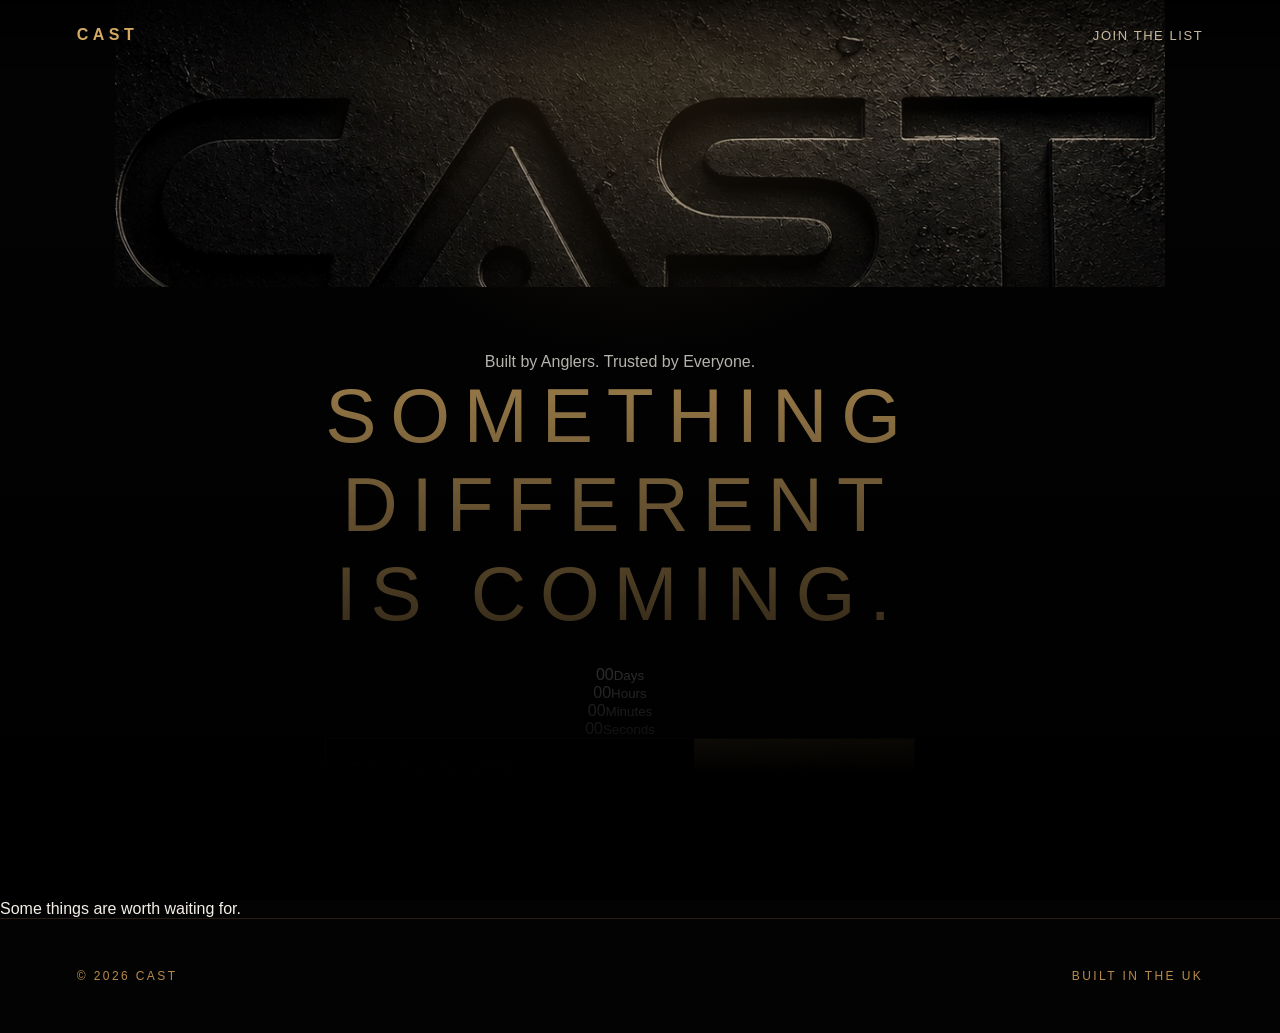
==== index.html @ e5f6a148 "Update index.html" ====
<!DOCTYPE html>
<html lang="en">
<head>
  <meta charset="UTF-8" />
  <meta name="viewport" content="width=device-width, initial-scale=1.0" />
  <title>CAST | Coming Soon</title>
  <link rel="stylesheet" href="styles.css" />
</head>

<body>
  <section class="hero">
    <div class="hero-overlay"></div>

    <header class="site-header">
      <div class="brand">CAST</div>
      <nav>
        <a href="#join">Join the List</a>
      </nav>
    </header>

    <main class="hero-content">
      <p class="pre-title">Built by Anglers. Trusted by Everyone.</p>

      <h1>
        SOMETHING<br />
        DIFFERENT<br />
        IS COMING.
      </h1>

      <div class="line"></div>

      <div class="countdown">
        <div><span id="days">00</span><small>Days</small></div>
        <div><span id="hours">00</span><small>Hours</small></div>
        <div><span id="minutes">00</span><small>Minutes</small></div>
        <div><span id="seconds">00</span><small>Seconds</small></div>
      </div>

      <form id="join" class="signup">
        <input type="email" placeholder="Enter your email address" required />
        <button type="submit">Join the List</button>
      </form>

      <p class="hint">Be the first to know when we launch.</p>
    </main>

    <div class="scroll-cue">
      <span>Scroll</span>
      <div>↓</div>
    </div>
  </section>

  <section class="quiet-section">
    <p>Some things are worth waiting for.</p>
  </section>

  <footer>
    <span>© 2026 CAST</span>
    <span>Built in the UK</span>
  </footer>

  <script src="script.js"></script>
</body>
</html>
---- styles.css ----
/* CAST v0.1 */

* {
  margin: 0;
  padding: 0;
  box-sizing: border-box;
}

html {
  scroll-behavior: smooth;
}

body {
  background: #030303;
  color: #f4efe7;
  font-family: Arial, Helvetica, sans-serif;
  overflow-x: hidden;
}

a {
  color: inherit;
  text-decoration: none;
}

/* Header */

.site-header {
  position: fixed;
  top: 0;
  left: 0;
  width: 100%;
  z-index: 20;
  display: flex;
  justify-content: space-between;
  align-items: center;
  padding: 26px 6vw;
  background: linear-gradient(180deg, rgba(0,0,0,.72), transparent);
}

.brand {
  color: #d3a964;
  font-weight: 800;
  letter-spacing: .28em;
}

nav {
  display: flex;
  gap: 28px;
  color: #c8b99e;
  font-size: 13px;
  text-transform: uppercase;
  letter-spacing: .12em;
}

/* Hero */

.hero {
  min-height: 100vh;
  position: relative;
  display: flex;
  align-items: flex-end;
  justify-content: center;
  padding: 120px 20px 80px;
  text-align: center;
  overflow: hidden;
}

.hero::before {
  content: "";
  position: absolute;
  inset: 0;
  background-image: url("IMG_0316.png");
  background-repeat: no-repeat;
  background-position: center top;
  background-size: min(1050px, 95vw) auto;
  opacity: .94;
  z-index: 0;
}

.hero::after {
  content: "";
  position: absolute;
  inset: 0;
  background:
    radial-gradient(circle at top, rgba(184,139,74,.18), transparent 32%),
    linear-gradient(180deg, rgba(0,0,0,.05) 0%, rgba(0,0,0,.25) 40%, #000 86%);
  z-index: 1;
}

.hero-inner {
  position: relative;
  z-index: 2;
  width: min(900px, 94vw);
}

.status-pill {
  display: inline-block;
  margin-bottom: 26px;
  padding: 7px 14px;
  border: 1px solid rgba(184,139,74,.45);
  color: #b88b4a;
  font-size: 11px;
  letter-spacing: .18em;
  text-transform: uppercase;
  background: rgba(0,0,0,.45);
}

.hero-logo-bg {
  display: none;
}

.eyebrow,
.section-label {
  color: #b88b4a;
  text-transform: uppercase;
  letter-spacing: .48em;
  font-size: 13px;
  margin-bottom: 18px;
}

h1 {
  color: #d3a964;
  font-size: clamp(44px, 6vw, 78px);
  letter-spacing: .18em;
  font-weight: 300;
  margin-bottom: 28px;
}

.divider {
  width: min(300px, 64vw);
  height: 1px;
  margin: 0 auto 32px;
  background: linear-gradient(90deg, transparent, #b88b4a, transparent);
  position: relative;
}

.divider::after {
  content: "";
  position: absolute;
  left: 50%;
  top: 50%;
  width: 8px;
  height: 8px;
  border-radius: 50%;
  background: #b88b4a;
  transform: translate(-50%, -50%);
  box-shadow: 0 0 18px rgba(184,139,74,.95);
}

.tagline {
  color: #b88b4a;
  text-transform: uppercase;
  letter-spacing: .28em;
  line-height: 2;
  font-size: 13px;
  margin-bottom: 22px;
}

.small-copy {
  color: #d8d2ca;
  font-size: 18px;
  margin-bottom: 28px;
}

/* Forms */

.signup {
  display: flex;
  width: min(760px, 100%);
  margin: 0 auto;
  border: 1px solid rgba(184,139,74,.55);
  background: rgba(0,0,0,.75);
  overflow: hidden;
}

.signup input {
  flex: 1;
  padding: 22px 24px;
  background: transparent;
  border: 0;
  outline: none;
  color: white;
  font-size: 16px;
}

.signup input::placeholder {
  color: rgba(255,255,255,.4);
}

.signup button {
  width: 220px;
  border: 0;
  background: linear-gradient(135deg, #d8ad65, #9d6f2f);
  color: #080808;
  font-weight: 800;
  text-transform: uppercase;
  letter-spacing: .08em;
  cursor: pointer;
}

/* Sections */

.section {
  padding: 120px 6vw;
  max-width: 1200px;
  margin: 0 auto;
}

.section h2 {
  font-size: clamp(36px, 5vw, 72px);
  font-weight: 300;
  letter-spacing: .04em;
  color: #f4efe7;
  margin-bottom: 28px;
}

.section p {
  max-width: 760px;
  color: #c9c1b6;
  font-size: 19px;
  line-height: 1.8;
  margin-bottom: 18px;
}

.story {
  border-top: 1px solid rgba(184,139,74,.2);
}

/* Cards */

.cards {
  margin-top: 50px;
  display: grid;
  grid-template-columns: repeat(3, 1fr);
  gap: 24px;
}

.card {
  min-height: 260px;
  padding: 32px;
  border: 1px solid rgba(184,139,74,.25);
  background:
    linear-gradient(180deg, rgba(255,255,255,.04), rgba(255,255,255,.01)),
    #070707;
}

.card span {
  display: block;
  color: #b88b4a;
  text-transform: uppercase;
  letter-spacing: .22em;
  font-size: 12px;
  margin-bottom: 24px;
}

.card h3 {
  font-size: 28px;
  font-weight: 400;
  margin-bottom: 18px;
}

.card p {
  font-size: 16px;
  line-height: 1.7;
}

/* Apparel / Members */

.apparel,
.members {
  border-top: 1px solid rgba(184,139,74,.16);
}

.wide {
  margin-top: 36px;
}

/* Footer */

footer {
  padding: 50px 6vw;
  border-top: 1px solid rgba(184,139,74,.2);
  display: flex;
  justify-content: space-between;
  color: #b88b4a;
  text-transform: uppercase;
  letter-spacing: .2em;
  font-size: 12px;
}

/* Mobile */

@media (max-width: 800px) {
  .site-header {
    padding: 20px;
  }

  nav {
    display: none;
  }

  .hero {
    padding-bottom: 50px;
  }

  .hero::before {
    background-size: 145vw auto;
  }

  h1 {
    font-size: 42px;
    letter-spacing: .08em;
  }

  .eyebrow,
  .section-label {
    letter-spacing: .28em;
  }

  .tagline {
    letter-spacing: .16em;
    font-size: 12px;
  }

  .signup {
    flex-direction: column;
  }

  .signup input {
    text-align: center;
  }

  .signup button {
    width: 100%;
    padding: 18px;
  }

  .cards {
    grid-template-columns: 1fr;
  }

  footer {
    flex-direction: column;
    gap: 18px;
  }
}
.main-logo {
  width: 320px;
  max-width: 85%;
  display: block;
  margin: 0 auto 30px;
}
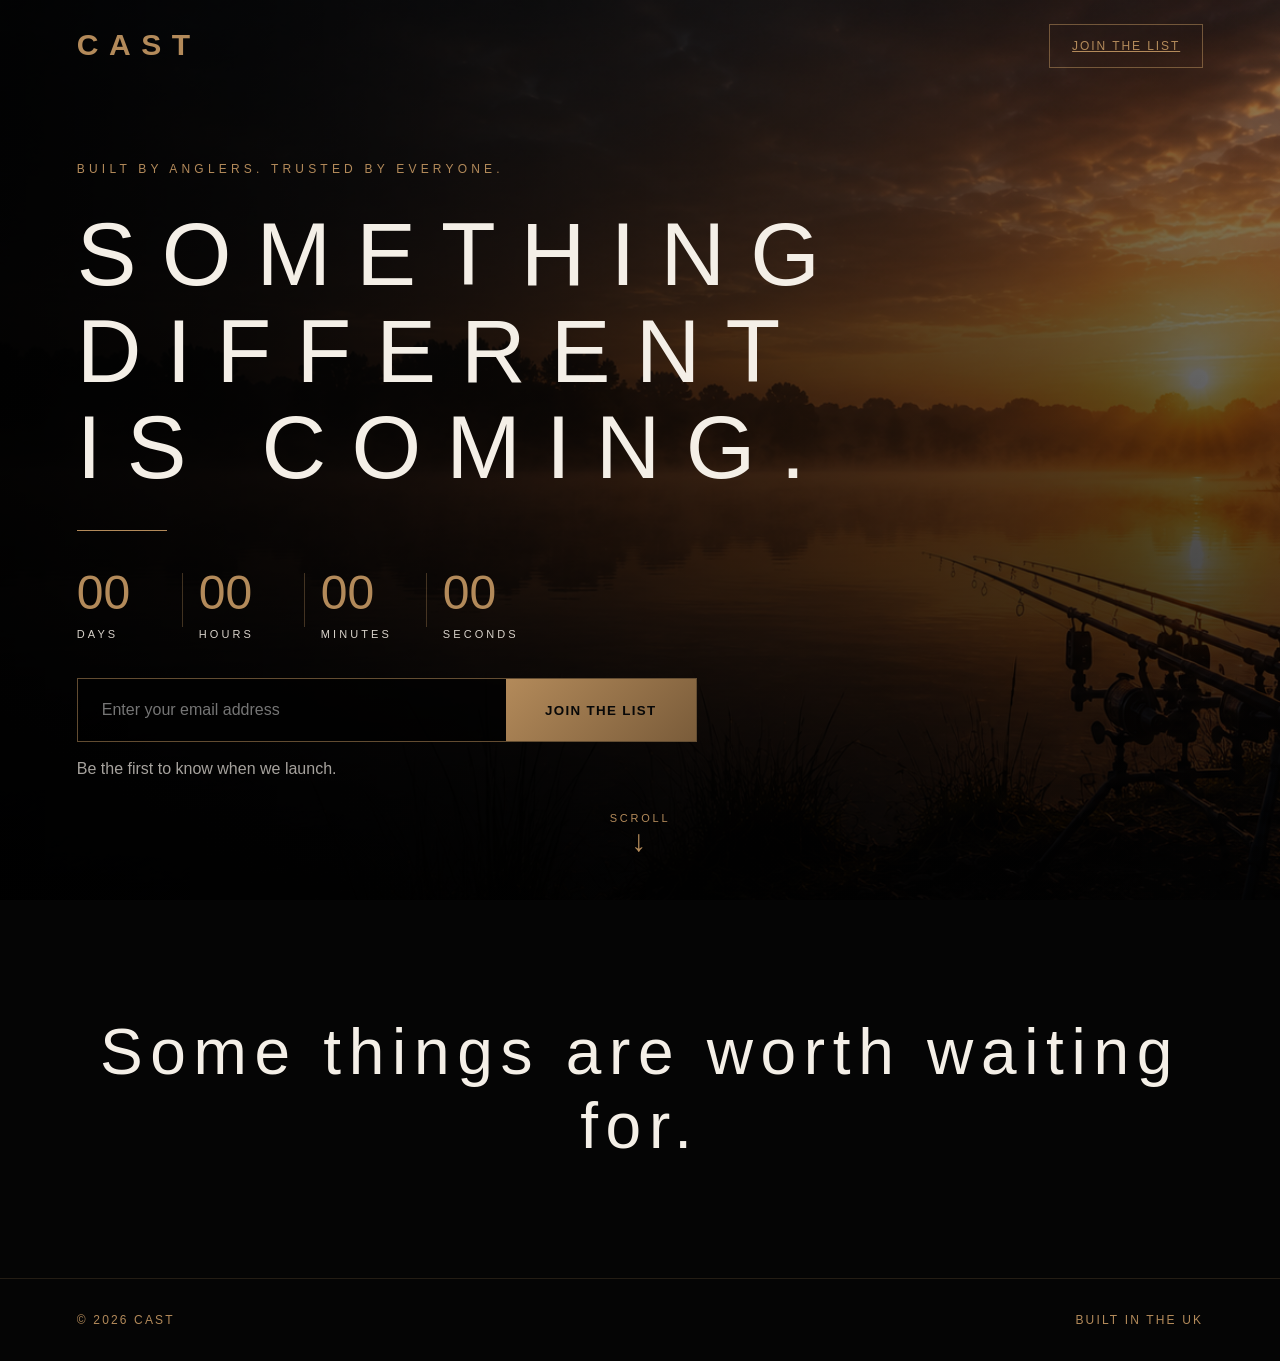
==== commit c58d6004: "Update index.html" ====
--- a/index.html
+++ b/index.html
@@ -1,64 +1,146 @@
 <!DOCTYPE html>
 <html lang="en">
+
 <head>
-  <meta charset="UTF-8" />
-  <meta name="viewport" content="width=device-width, initial-scale=1.0" />
-  <title>CAST | Coming Soon</title>
-  <link rel="stylesheet" href="styles.css" />
+    <meta charset="UTF-8">
+    <meta name="viewport" content="width=device-width, initial-scale=1.0">
+    <title>CAST | Something Different Is Coming</title>
+
+    <link rel="stylesheet" href="styles.css">
 </head>
 
 <body>
-  <section class="hero">
-    <div class="hero-overlay"></div>
 
-    <header class="site-header">
-      <div class="brand">CAST</div>
-      <nav>
-        <a href="#join">Join the List</a>
-      </nav>
-    </header>
+    <section class="hero">
 
-    <main class="hero-content">
-      <p class="pre-title">Built by Anglers. Trusted by Everyone.</p>
+        <header class="site-header">
 
-      <h1>
-        SOMETHING<br />
-        DIFFERENT<br />
-        IS COMING.
-      </h1>
+            <div class="brand">
+                CAST
+            </div>
 
-      <div class="line"></div>
+            <nav>
+                <a href="#join">Join the List</a>
+            </nav>
 
-      <div class="countdown">
-        <div><span id="days">00</span><small>Days</small></div>
-        <div><span id="hours">00</span><small>Hours</small></div>
-        <div><span id="minutes">00</span><small>Minutes</small></div>
-        <div><span id="seconds">00</span><small>Seconds</small></div>
-      </div>
+        </header>
 
-      <form id="join" class="signup">
-        <input type="email" placeholder="Enter your email address" required />
-        <button type="submit">Join the List</button>
-      </form>
+        <main class="hero-content">
 
-      <p class="hint">Be the first to know when we launch.</p>
-    </main>
+            <p class="pre-title">
+                Built by Anglers. Trusted by Everyone.
+            </p>
 
-    <div class="scroll-cue">
-      <span>Scroll</span>
-      <div>↓</div>
-    </div>
-  </section>
+            <h1>
+                SOMETHING<br>
+                DIFFERENT<br>
+                IS COMING.
+            </h1>
 
-  <section class="quiet-section">
-    <p>Some things are worth waiting for.</p>
-  </section>
+            <div class="line"></div>
 
-  <footer>
-    <span>© 2026 CAST</span>
-    <span>Built in the UK</span>
-  </footer>
+            <div class="countdown">
 
-  <script src="script.js"></script>
+                <div>
+                    <span id="days">00</span>
+                    <small>DAYS</small>
+                </div>
+
+                <div>
+                    <span id="hours">00</span>
+                    <small>HOURS</small>
+                </div>
+
+                <div>
+                    <span id="minutes">00</span>
+                    <small>MINUTES</small>
+                </div>
+
+                <div>
+                    <span id="seconds">00</span>
+                    <small>SECONDS</small>
+                </div>
+
+            </div>
+
+            <form id="join" class="signup">
+
+                <input
+                    type="email"
+                    placeholder="Enter your email address"
+                    required>
+
+                <button type="submit">
+                    Join the List
+                </button>
+
+            </form>
+
+            <p class="hint">
+                Be the first to know when we launch.
+            </p>
+
+        </main>
+
+        <div class="scroll-cue">
+            <span>Scroll</span>
+            <div>↓</div>
+        </div>
+
+    </section>
+
+    <section class="quiet-section">
+
+        <p>
+            Some things are worth waiting for.
+        </p>
+
+    </section>
+
+    <footer>
+
+        <span>
+            © 2026 CAST
+        </span>
+
+        <span>
+            Built in the UK
+        </span>
+
+    </footer>
+
+    <script>
+
+        const launchDate = new Date("November 1, 2026 00:00:00").getTime();
+
+        function updateCountdown() {
+
+            const now = new Date().getTime();
+
+            const distance = launchDate - now;
+
+            if (distance < 0) return;
+
+            document.getElementById("days").innerHTML =
+                Math.floor(distance / (1000 * 60 * 60 * 24));
+
+            document.getElementById("hours").innerHTML =
+                Math.floor((distance / (1000 * 60 * 60)) % 24);
+
+            document.getElementById("minutes").innerHTML =
+                Math.floor((distance / (1000 * 60)) % 60);
+
+            document.getElementById("seconds").innerHTML =
+                Math.floor((distance / 1000) % 60);
+
+        }
+
+        updateCountdown();
+
+        setInterval(updateCountdown, 1000);
+
+    </script>
+
 </body>
+
 </html>
--- a/styles.css
+++ b/styles.css
@@ -1,333 +1,246 @@
-/* CAST v0.1 */
-
 * {
   margin: 0;
   padding: 0;
   box-sizing: border-box;
 }
 
-html {
-  scroll-behavior: smooth;
-}
-
 body {
-  background: #030303;
+  background: #050505;
   color: #f4efe7;
   font-family: Arial, Helvetica, sans-serif;
   overflow-x: hidden;
 }
 
-a {
-  color: inherit;
-  text-decoration: none;
-}
-
-/* Header */
+.hero {
+  min-height: 100vh;
+  position: relative;
+  background-image:
+    linear-gradient(90deg, rgba(0,0,0,.86) 0%, rgba(0,0,0,.58) 38%, rgba(0,0,0,.18) 100%),
+    linear-gradient(180deg, rgba(0,0,0,.25), rgba(0,0,0,.82)),
+    url("5E4FFD0F-38D3-4870-AB2B-571593DF09A9.png");
+  background-size: cover;
+  background-position: center;
+  display: flex;
+  align-items: center;
+  padding: 120px 6vw 80px;
+}
 
 .site-header {
   position: fixed;
   top: 0;
   left: 0;
   width: 100%;
-  z-index: 20;
+  z-index: 10;
+  padding: 28px 6vw;
   display: flex;
   justify-content: space-between;
   align-items: center;
-  padding: 26px 6vw;
-  background: linear-gradient(180deg, rgba(0,0,0,.72), transparent);
 }
 
 .brand {
-  color: #d3a964;
-  font-weight: 800;
+  color: #b38a5a;
+  font-size: 30px;
+  letter-spacing: .35em;
+  font-weight: 700;
+}
+
+nav a {
+  color: #b38a5a;
+  border: 1px solid rgba(179,138,90,.55);
+  padding: 14px 22px;
+  text-transform: uppercase;
+  letter-spacing: .16em;
+  font-size: 12px;
+}
+
+.hero-content {
+  max-width: 760px;
+  position: relative;
+  z-index: 2;
+}
+
+.pre-title {
+  color: #b38a5a;
+  text-transform: uppercase;
+  letter-spacing: .35em;
+  font-size: 12px;
+  margin-bottom: 30px;
+}
+
+h1 {
+  font-size: clamp(48px, 7vw, 104px);
+  line-height: 1.08;
+  font-weight: 300;
   letter-spacing: .28em;
-}
-
-nav {
-  display: flex;
-  gap: 28px;
-  color: #c8b99e;
-  font-size: 13px;
-  text-transform: uppercase;
-  letter-spacing: .12em;
-}
-
-/* Hero */
-
-.hero {
-  min-height: 100vh;
+  color: #f4efe7;
+  margin-bottom: 34px;
+}
+
+.line {
+  width: 90px;
+  height: 1px;
+  background: #b38a5a;
+  margin-bottom: 34px;
+}
+
+.countdown {
+  display: flex;
+  gap: 34px;
+  margin-bottom: 38px;
+}
+
+.countdown div {
+  min-width: 88px;
   position: relative;
-  display: flex;
-  align-items: flex-end;
-  justify-content: center;
-  padding: 120px 20px 80px;
-  text-align: center;
-  overflow: hidden;
-}
-
-.hero::before {
+}
+
+.countdown div:not(:last-child)::after {
   content: "";
   position: absolute;
-  inset: 0;
-  background-image: url("IMG_0316.png");
-  background-repeat: no-repeat;
-  background-position: center top;
-  background-size: min(1050px, 95vw) auto;
-  opacity: .94;
-  z-index: 0;
-}
-
-.hero::after {
-  content: "";
-  position: absolute;
-  inset: 0;
-  background:
-    radial-gradient(circle at top, rgba(184,139,74,.18), transparent 32%),
-    linear-gradient(180deg, rgba(0,0,0,.05) 0%, rgba(0,0,0,.25) 40%, #000 86%);
-  z-index: 1;
-}
-
-.hero-inner {
-  position: relative;
-  z-index: 2;
-  width: min(900px, 94vw);
-}
-
-.status-pill {
-  display: inline-block;
-  margin-bottom: 26px;
-  padding: 7px 14px;
-  border: 1px solid rgba(184,139,74,.45);
-  color: #b88b4a;
+  right: -18px;
+  top: 8px;
+  width: 1px;
+  height: 54px;
+  background: rgba(179,138,90,.35);
+}
+
+.countdown span {
+  display: block;
+  color: #b38a5a;
+  font-size: 48px;
+  font-weight: 300;
+}
+
+.countdown small {
+  display: block;
+  margin-top: 8px;
+  color: #d8d2ca;
+  text-transform: uppercase;
+  letter-spacing: .28em;
   font-size: 11px;
-  letter-spacing: .18em;
-  text-transform: uppercase;
-  background: rgba(0,0,0,.45);
-}
-
-.hero-logo-bg {
-  display: none;
-}
-
-.eyebrow,
-.section-label {
-  color: #b88b4a;
-  text-transform: uppercase;
-  letter-spacing: .48em;
-  font-size: 13px;
-  margin-bottom: 18px;
-}
-
-h1 {
-  color: #d3a964;
-  font-size: clamp(44px, 6vw, 78px);
-  letter-spacing: .18em;
-  font-weight: 300;
-  margin-bottom: 28px;
-}
-
-.divider {
-  width: min(300px, 64vw);
-  height: 1px;
-  margin: 0 auto 32px;
-  background: linear-gradient(90deg, transparent, #b88b4a, transparent);
-  position: relative;
-}
-
-.divider::after {
-  content: "";
-  position: absolute;
-  left: 50%;
-  top: 50%;
-  width: 8px;
-  height: 8px;
-  border-radius: 50%;
-  background: #b88b4a;
-  transform: translate(-50%, -50%);
-  box-shadow: 0 0 18px rgba(184,139,74,.95);
-}
-
-.tagline {
-  color: #b88b4a;
-  text-transform: uppercase;
-  letter-spacing: .28em;
-  line-height: 2;
-  font-size: 13px;
-  margin-bottom: 22px;
-}
-
-.small-copy {
-  color: #d8d2ca;
-  font-size: 18px;
-  margin-bottom: 28px;
-}
-
-/* Forms */
+}
 
 .signup {
   display: flex;
-  width: min(760px, 100%);
-  margin: 0 auto;
-  border: 1px solid rgba(184,139,74,.55);
-  background: rgba(0,0,0,.75);
-  overflow: hidden;
+  width: min(620px, 100%);
+  border: 1px solid rgba(179,138,90,.55);
+  background: rgba(0,0,0,.65);
 }
 
 .signup input {
   flex: 1;
   padding: 22px 24px;
+  border: none;
+  outline: none;
   background: transparent;
-  border: 0;
-  outline: none;
-  color: white;
+  color: #fff;
   font-size: 16px;
 }
 
-.signup input::placeholder {
-  color: rgba(255,255,255,.4);
-}
-
 .signup button {
-  width: 220px;
-  border: 0;
-  background: linear-gradient(135deg, #d8ad65, #9d6f2f);
+  width: 190px;
+  border: none;
+  background: linear-gradient(135deg, #b38a5a, #7a5c3a);
   color: #080808;
   font-weight: 800;
   text-transform: uppercase;
-  letter-spacing: .08em;
-  cursor: pointer;
-}
-
-/* Sections */
-
-.section {
-  padding: 120px 6vw;
-  max-width: 1200px;
-  margin: 0 auto;
-}
-
-.section h2 {
-  font-size: clamp(36px, 5vw, 72px);
-  font-weight: 300;
-  letter-spacing: .04em;
+  letter-spacing: .1em;
+}
+
+.hint {
+  margin-top: 18px;
+  color: rgba(244,239,231,.68);
+}
+
+.scroll-cue {
+  position: absolute;
+  left: 50%;
+  bottom: 42px;
+  transform: translateX(-50%);
+  color: #b38a5a;
+  text-align: center;
+  text-transform: uppercase;
+  letter-spacing: .25em;
+  font-size: 11px;
+}
+
+.scroll-cue div {
+  font-size: 30px;
+  animation: bounce 1.8s infinite;
+}
+
+.quiet-section {
+  min-height: 42vh;
+  display: flex;
+  align-items: center;
+  justify-content: center;
+  background: #050505;
+  padding: 80px 6vw;
+  text-align: center;
+}
+
+.quiet-section p {
+  font-size: clamp(28px, 5vw, 64px);
+  letter-spacing: .12em;
   color: #f4efe7;
-  margin-bottom: 28px;
-}
-
-.section p {
-  max-width: 760px;
-  color: #c9c1b6;
-  font-size: 19px;
-  line-height: 1.8;
-  margin-bottom: 18px;
-}
-
-.story {
-  border-top: 1px solid rgba(184,139,74,.2);
-}
-
-/* Cards */
-
-.cards {
-  margin-top: 50px;
-  display: grid;
-  grid-template-columns: repeat(3, 1fr);
-  gap: 24px;
-}
-
-.card {
-  min-height: 260px;
-  padding: 32px;
-  border: 1px solid rgba(184,139,74,.25);
-  background:
-    linear-gradient(180deg, rgba(255,255,255,.04), rgba(255,255,255,.01)),
-    #070707;
-}
-
-.card span {
-  display: block;
-  color: #b88b4a;
-  text-transform: uppercase;
-  letter-spacing: .22em;
+}
+
+footer {
+  padding: 34px 6vw;
+  display: flex;
+  justify-content: space-between;
+  border-top: 1px solid rgba(179,138,90,.18);
+  color: #b38a5a;
+  text-transform: uppercase;
+  letter-spacing: .18em;
   font-size: 12px;
-  margin-bottom: 24px;
-}
-
-.card h3 {
-  font-size: 28px;
-  font-weight: 400;
-  margin-bottom: 18px;
-}
-
-.card p {
-  font-size: 16px;
-  line-height: 1.7;
-}
-
-/* Apparel / Members */
-
-.apparel,
-.members {
-  border-top: 1px solid rgba(184,139,74,.16);
-}
-
-.wide {
-  margin-top: 36px;
-}
-
-/* Footer */
-
-footer {
-  padding: 50px 6vw;
-  border-top: 1px solid rgba(184,139,74,.2);
-  display: flex;
-  justify-content: space-between;
-  color: #b88b4a;
-  text-transform: uppercase;
-  letter-spacing: .2em;
-  font-size: 12px;
-}
-
-/* Mobile */
+}
+
+@keyframes bounce {
+  0%, 100% { transform: translateY(0); }
+  50% { transform: translateY(8px); }
+}
 
 @media (max-width: 800px) {
-  .site-header {
-    padding: 20px;
-  }
-
-  nav {
-    display: none;
-  }
-
   .hero {
-    padding-bottom: 50px;
-  }
-
-  .hero::before {
-    background-size: 145vw auto;
+    padding: 110px 24px 90px;
+    background-position: 64% center;
+  }
+
+  .brand {
+    font-size: 22px;
+  }
+
+  nav a {
+    padding: 11px 14px;
+    font-size: 10px;
   }
 
   h1 {
     font-size: 42px;
-    letter-spacing: .08em;
-  }
-
-  .eyebrow,
-  .section-label {
-    letter-spacing: .28em;
-  }
-
-  .tagline {
-    letter-spacing: .16em;
-    font-size: 12px;
+    letter-spacing: .18em;
+  }
+
+  .pre-title {
+    letter-spacing: .22em;
+    line-height: 1.8;
+  }
+
+  .countdown {
+    gap: 18px;
+    flex-wrap: wrap;
+  }
+
+  .countdown span {
+    font-size: 34px;
+  }
+
+  .countdown div:not(:last-child)::after {
+    display: none;
   }
 
   .signup {
     flex-direction: column;
-  }
-
-  .signup input {
-    text-align: center;
   }
 
   .signup button {
@@ -335,18 +248,8 @@
     padding: 18px;
   }
 
-  .cards {
-    grid-template-columns: 1fr;
-  }
-
   footer {
     flex-direction: column;
-    gap: 18px;
-  }
-}
-.main-logo {
-  width: 320px;
-  max-width: 85%;
-  display: block;
-  margin: 0 auto 30px;
-}
+    gap: 14px;
+  }
+}
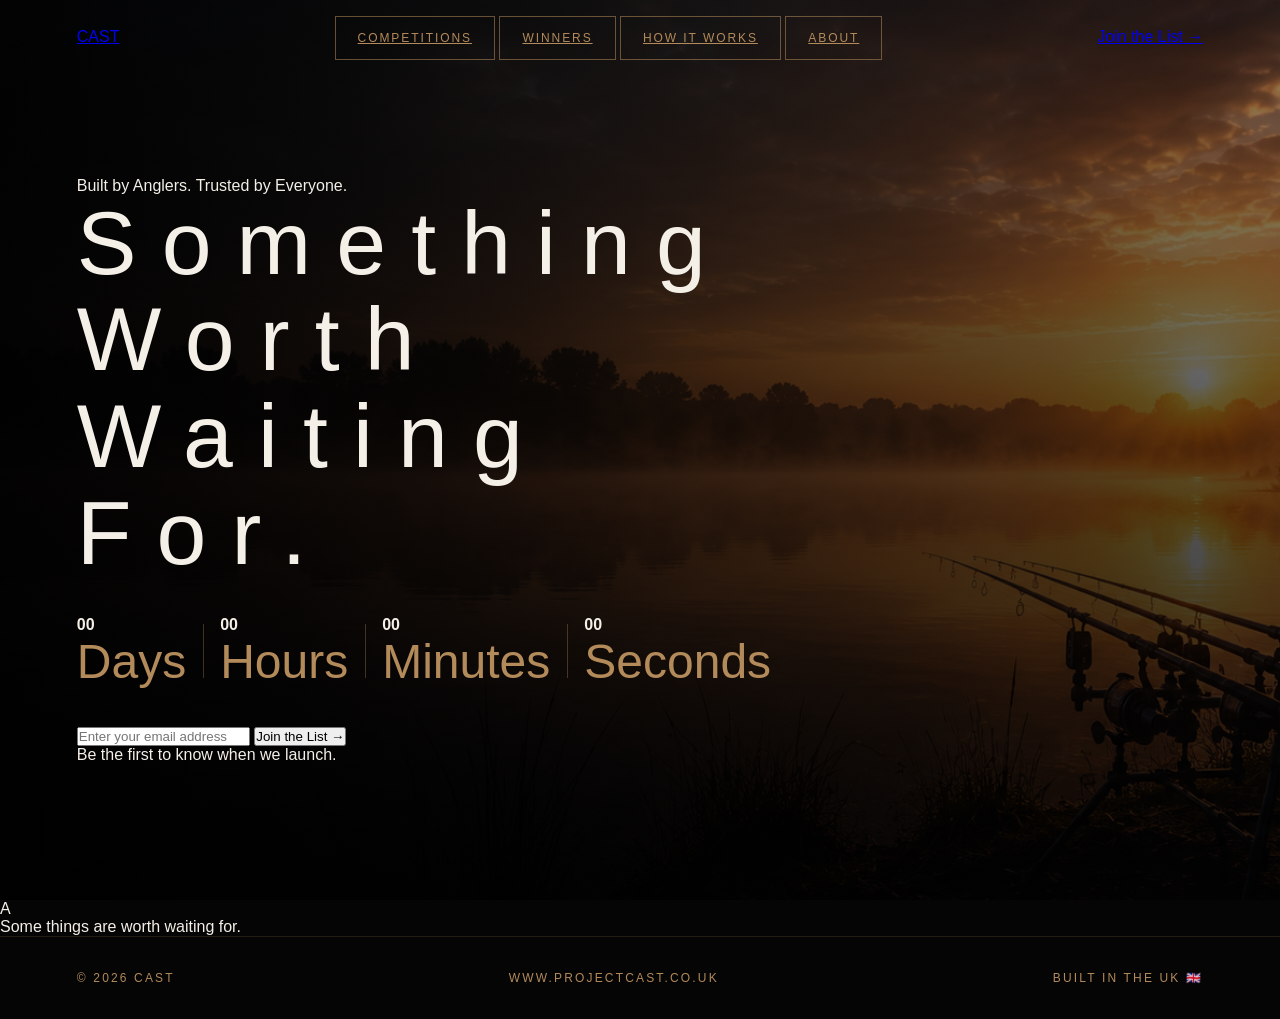
==== commit e46dcee8: "Build cast main landing page" ====
--- a/index.html
+++ b/index.html
@@ -1,146 +1,65 @@
 <!DOCTYPE html>
 <html lang="en">
-
 <head>
-    <meta charset="UTF-8">
-    <meta name="viewport" content="width=device-width, initial-scale=1.0">
-    <title>CAST | Something Different Is Coming</title>
-
-    <link rel="stylesheet" href="styles.css">
+  <meta charset="UTF-8" />
+  <meta name="viewport" content="width=device-width, initial-scale=1.0" />
+  <title>CAST | Something Worth Waiting For</title>
+  <link rel="stylesheet" href="styles.css" />
 </head>
 
 <body>
 
-    <section class="hero">
+<header class="site-header">
+  <a href="index.html" class="logo">C<span>A</span>ST</a>
 
-        <header class="site-header">
+  <nav>
+    <a href="competitions.html">Competitions</a>
+    <a href="#">Winners</a>
+    <a href="#">How It Works</a>
+    <a href="#">About</a>
+  </nav>
 
-            <div class="brand">
-                CAST
-            </div>
+  <a href="#join" class="header-btn">Join the List →</a>
+</header>
 
-            <nav>
-                <a href="#join">Join the List</a>
-            </nav>
+<section class="hero">
+  <div class="hero-content">
+    <p class="eyebrow">Built by Anglers. Trusted by Everyone.</p>
 
-        </header>
+    <h1>
+      Something<br>
+      Worth Waiting For.
+    </h1>
 
-        <main class="hero-content">
+    <div class="hero-line"></div>
 
-            <p class="pre-title">
-                Built by Anglers. Trusted by Everyone.
-            </p>
+    <div class="countdown">
+      <div><strong id="days">00</strong><span>Days</span></div>
+      <div><strong id="hours">00</strong><span>Hours</span></div>
+      <div><strong id="minutes">00</strong><span>Minutes</span></div>
+      <div><strong id="seconds">00</strong><span>Seconds</span></div>
+    </div>
 
-            <h1>
-                SOMETHING<br>
-                DIFFERENT<br>
-                IS COMING.
-            </h1>
+    <form id="join" class="join-form">
+      <input type="email" placeholder="Enter your email address" required>
+      <button type="submit">Join the List →</button>
+    </form>
 
-            <div class="line"></div>
+    <p class="small-note">Be the first to know when we launch.</p>
+  </div>
+</section>
 
-            <div class="countdown">
+<section class="quiet-panel">
+  <div class="cast-mark">A</div>
+  <p>Some things are worth waiting for.</p>
+</section>
 
-                <div>
-                    <span id="days">00</span>
-                    <small>DAYS</small>
-                </div>
+<footer>
+  <p>© 2026 CAST</p>
+  <p>www.projectcast.co.uk</p>
+  <p>Built in the UK 🇬🇧</p>
+</footer>
 
-                <div>
-                    <span id="hours">00</span>
-                    <small>HOURS</small>
-                </div>
-
-                <div>
-                    <span id="minutes">00</span>
-                    <small>MINUTES</small>
-                </div>
-
-                <div>
-                    <span id="seconds">00</span>
-                    <small>SECONDS</small>
-                </div>
-
-            </div>
-
-            <form id="join" class="signup">
-
-                <input
-                    type="email"
-                    placeholder="Enter your email address"
-                    required>
-
-                <button type="submit">
-                    Join the List
-                </button>
-
-            </form>
-
-            <p class="hint">
-                Be the first to know when we launch.
-            </p>
-
-        </main>
-
-        <div class="scroll-cue">
-            <span>Scroll</span>
-            <div>↓</div>
-        </div>
-
-    </section>
-
-    <section class="quiet-section">
-
-        <p>
-            Some things are worth waiting for.
-        </p>
-
-    </section>
-
-    <footer>
-
-        <span>
-            © 2026 CAST
-        </span>
-
-        <span>
-            Built in the UK
-        </span>
-
-    </footer>
-
-    <script>
-
-        const launchDate = new Date("November 1, 2026 00:00:00").getTime();
-
-        function updateCountdown() {
-
-            const now = new Date().getTime();
-
-            const distance = launchDate - now;
-
-            if (distance < 0) return;
-
-            document.getElementById("days").innerHTML =
-                Math.floor(distance / (1000 * 60 * 60 * 24));
-
-            document.getElementById("hours").innerHTML =
-                Math.floor((distance / (1000 * 60 * 60)) % 24);
-
-            document.getElementById("minutes").innerHTML =
-                Math.floor((distance / (1000 * 60)) % 60);
-
-            document.getElementById("seconds").innerHTML =
-                Math.floor((distance / 1000) % 60);
-
-        }
-
-        updateCountdown();
-
-        setInterval(updateCountdown, 1000);
-
-    </script>
-
+<script src="script.js"></script>
 </body>
-
 </html>
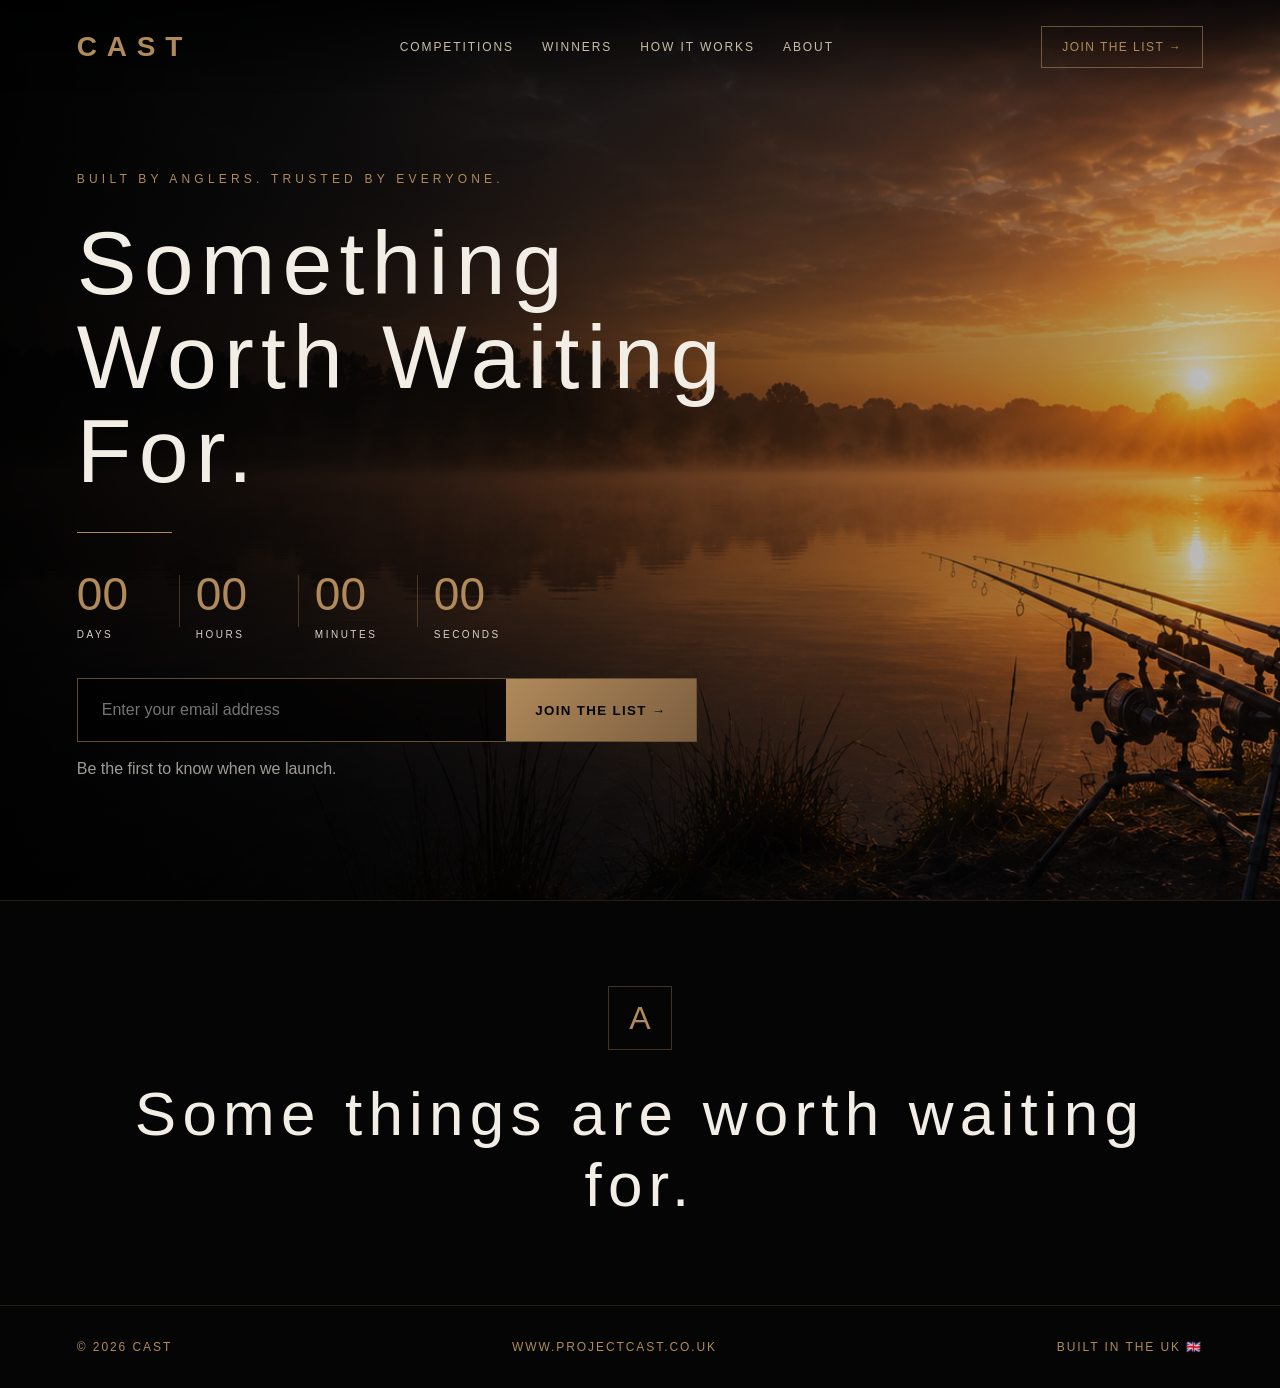
==== commit e8ec9720: "Update index.html" ====
--- a/index.html
+++ b/index.html
@@ -16,7 +16,7 @@
     <a href="competitions.html">Competitions</a>
     <a href="#">Winners</a>
     <a href="#">How It Works</a>
-    <a href="#">About</a>
+   <a href="about.html">About</a> 
   </nav>
 
   <a href="#join" class="header-btn">Join the List →</a>
--- a/styles.css
+++ b/styles.css
@@ -1,255 +1,255 @@
-* {
-  margin: 0;
-  padding: 0;
-  box-sizing: border-box;
-}
-
-body {
-  background: #050505;
-  color: #f4efe7;
-  font-family: Arial, Helvetica, sans-serif;
-  overflow-x: hidden;
-}
-
-.hero {
-  min-height: 100vh;
-  position: relative;
-  background-image:
-    linear-gradient(90deg, rgba(0,0,0,.86) 0%, rgba(0,0,0,.58) 38%, rgba(0,0,0,.18) 100%),
-    linear-gradient(180deg, rgba(0,0,0,.25), rgba(0,0,0,.82)),
+*{margin:0;padding:0;box-sizing:border-box}
+
+body{
+  background:#050505;
+  color:#f2eee6;
+  font-family:Arial,Helvetica,sans-serif;
+  overflow-x:hidden;
+}
+
+a{text-decoration:none;color:inherit}
+
+.site-header{
+  position:fixed;
+  top:0;
+  left:0;
+  width:100%;
+  z-index:50;
+  display:flex;
+  align-items:center;
+  justify-content:space-between;
+  padding:26px 6vw;
+  background:linear-gradient(180deg,rgba(0,0,0,.75),transparent);
+}
+
+.logo{
+  color:#b08a5a;
+  font-size:28px;
+  font-weight:700;
+  letter-spacing:.35em;
+}
+
+nav{
+  display:flex;
+  gap:28px;
+  color:#c8bda8;
+  font-size:12px;
+  text-transform:uppercase;
+  letter-spacing:.16em;
+}
+
+.header-btn{
+  border:1px solid rgba(176,138,90,.55);
+  padding:13px 20px;
+  color:#b08a5a;
+  font-size:12px;
+  text-transform:uppercase;
+  letter-spacing:.12em;
+}
+
+.hero{
+  min-height:100vh;
+  display:flex;
+  align-items:center;
+  padding:130px 6vw 80px;
+  background:
+    linear-gradient(90deg,rgba(0,0,0,.9),rgba(0,0,0,.55),rgba(0,0,0,.2)),
     url("5E4FFD0F-38D3-4870-AB2B-571593DF09A9.png");
-  background-size: cover;
-  background-position: center;
-  display: flex;
-  align-items: center;
-  padding: 120px 6vw 80px;
-}
-
-.site-header {
-  position: fixed;
-  top: 0;
-  left: 0;
-  width: 100%;
-  z-index: 10;
-  padding: 28px 6vw;
-  display: flex;
-  justify-content: space-between;
-  align-items: center;
-}
-
-.brand {
-  color: #b38a5a;
-  font-size: 30px;
-  letter-spacing: .35em;
-  font-weight: 700;
-}
-
-nav a {
-  color: #b38a5a;
-  border: 1px solid rgba(179,138,90,.55);
-  padding: 14px 22px;
-  text-transform: uppercase;
-  letter-spacing: .16em;
-  font-size: 12px;
-}
-
-.hero-content {
-  max-width: 760px;
-  position: relative;
-  z-index: 2;
-}
-
-.pre-title {
-  color: #b38a5a;
-  text-transform: uppercase;
-  letter-spacing: .35em;
-  font-size: 12px;
-  margin-bottom: 30px;
-}
-
-h1 {
-  font-size: clamp(48px, 7vw, 104px);
-  line-height: 1.08;
-  font-weight: 300;
-  letter-spacing: .28em;
-  color: #f4efe7;
-  margin-bottom: 34px;
-}
-
-.line {
-  width: 90px;
-  height: 1px;
-  background: #b38a5a;
-  margin-bottom: 34px;
-}
-
-.countdown {
-  display: flex;
-  gap: 34px;
-  margin-bottom: 38px;
-}
-
-.countdown div {
-  min-width: 88px;
-  position: relative;
-}
-
-.countdown div:not(:last-child)::after {
-  content: "";
-  position: absolute;
-  right: -18px;
-  top: 8px;
-  width: 1px;
-  height: 54px;
-  background: rgba(179,138,90,.35);
-}
-
-.countdown span {
-  display: block;
-  color: #b38a5a;
-  font-size: 48px;
-  font-weight: 300;
-}
-
-.countdown small {
-  display: block;
-  margin-top: 8px;
-  color: #d8d2ca;
-  text-transform: uppercase;
-  letter-spacing: .28em;
-  font-size: 11px;
-}
-
-.signup {
-  display: flex;
-  width: min(620px, 100%);
-  border: 1px solid rgba(179,138,90,.55);
-  background: rgba(0,0,0,.65);
-}
-
-.signup input {
-  flex: 1;
-  padding: 22px 24px;
-  border: none;
-  outline: none;
-  background: transparent;
-  color: #fff;
-  font-size: 16px;
-}
-
-.signup button {
-  width: 190px;
-  border: none;
-  background: linear-gradient(135deg, #b38a5a, #7a5c3a);
-  color: #080808;
-  font-weight: 800;
-  text-transform: uppercase;
-  letter-spacing: .1em;
-}
-
-.hint {
-  margin-top: 18px;
-  color: rgba(244,239,231,.68);
-}
-
-.scroll-cue {
-  position: absolute;
-  left: 50%;
-  bottom: 42px;
-  transform: translateX(-50%);
-  color: #b38a5a;
-  text-align: center;
-  text-transform: uppercase;
-  letter-spacing: .25em;
-  font-size: 11px;
-}
-
-.scroll-cue div {
-  font-size: 30px;
-  animation: bounce 1.8s infinite;
-}
-
-.quiet-section {
-  min-height: 42vh;
-  display: flex;
-  align-items: center;
-  justify-content: center;
-  background: #050505;
-  padding: 80px 6vw;
-  text-align: center;
-}
-
-.quiet-section p {
-  font-size: clamp(28px, 5vw, 64px);
-  letter-spacing: .12em;
-  color: #f4efe7;
-}
-
-footer {
-  padding: 34px 6vw;
-  display: flex;
-  justify-content: space-between;
-  border-top: 1px solid rgba(179,138,90,.18);
-  color: #b38a5a;
-  text-transform: uppercase;
-  letter-spacing: .18em;
-  font-size: 12px;
-}
-
-@keyframes bounce {
-  0%, 100% { transform: translateY(0); }
-  50% { transform: translateY(8px); }
-}
-
-@media (max-width: 800px) {
-  .hero {
-    padding: 110px 24px 90px;
-    background-position: 64% center;
-  }
-
-  .brand {
-    font-size: 22px;
-  }
-
-  nav a {
-    padding: 11px 14px;
-    font-size: 10px;
-  }
-
-  h1 {
-    font-size: 42px;
-    letter-spacing: .18em;
-  }
-
-  .pre-title {
-    letter-spacing: .22em;
-    line-height: 1.8;
-  }
-
-  .countdown {
-    gap: 18px;
-    flex-wrap: wrap;
-  }
-
-  .countdown span {
-    font-size: 34px;
-  }
-
-  .countdown div:not(:last-child)::after {
-    display: none;
-  }
-
-  .signup {
-    flex-direction: column;
-  }
-
-  .signup button {
-    width: 100%;
-    padding: 18px;
-  }
-
-  footer {
-    flex-direction: column;
-    gap: 14px;
-  }
-}
+  background-size:cover;
+  background-position:center;
+}
+
+.hero-content{
+  max-width:760px;
+}
+
+.eyebrow{
+  color:#b08a5a;
+  text-transform:uppercase;
+  letter-spacing:.35em;
+  font-size:12px;
+  margin-bottom:30px;
+}
+
+h1{
+  font-size:clamp(48px,7vw,104px);
+  line-height:1.05;
+  font-weight:300;
+  letter-spacing:.08em;
+  margin-bottom:34px;
+}
+
+.hero-line{
+  width:95px;
+  height:1px;
+  background:#b08a5a;
+  margin-bottom:34px;
+}
+
+.countdown{
+  display:flex;
+  gap:34px;
+  margin-bottom:38px;
+}
+
+.countdown div{
+  min-width:85px;
+  position:relative;
+}
+
+.countdown div:not(:last-child)::after{
+  content:"";
+  position:absolute;
+  right:-18px;
+  top:8px;
+  width:1px;
+  height:52px;
+  background:rgba(176,138,90,.35);
+}
+
+.countdown strong{
+  display:block;
+  color:#b08a5a;
+  font-size:46px;
+  font-weight:300;
+}
+
+.countdown span{
+  display:block;
+  margin-top:8px;
+  color:#d8d2ca;
+  text-transform:uppercase;
+  letter-spacing:.25em;
+  font-size:10px;
+}
+
+.join-form{
+  display:flex;
+  width:min(620px,100%);
+  border:1px solid rgba(176,138,90,.55);
+  background:rgba(0,0,0,.65);
+}
+
+.join-form input{
+  flex:1;
+  padding:22px 24px;
+  border:0;
+  outline:0;
+  background:transparent;
+  color:white;
+  font-size:16px;
+}
+
+.join-form button{
+  width:190px;
+  border:0;
+  background:linear-gradient(135deg,#b08a5a,#7c5e3f);
+  color:#050505;
+  font-weight:800;
+  text-transform:uppercase;
+  letter-spacing:.1em;
+}
+
+.small-note{
+  margin-top:18px;
+  color:rgba(242,238,230,.65);
+}
+
+.quiet-panel{
+  min-height:45vh;
+  background:#050505;
+  display:flex;
+  flex-direction:column;
+  align-items:center;
+  justify-content:center;
+  text-align:center;
+  padding:80px 6vw;
+  border-top:1px solid rgba(176,138,90,.18);
+}
+
+.cast-mark{
+  color:#b08a5a;
+  border:1px solid rgba(176,138,90,.35);
+  width:64px;
+  height:64px;
+  display:flex;
+  align-items:center;
+  justify-content:center;
+  margin-bottom:28px;
+  font-size:32px;
+}
+
+.quiet-panel p{
+  font-size:clamp(28px,5vw,62px);
+  letter-spacing:.1em;
+}
+
+footer{
+  padding:34px 6vw;
+  display:flex;
+  justify-content:space-between;
+  gap:20px;
+  border-top:1px solid rgba(176,138,90,.18);
+  color:#b08a5a;
+  text-transform:uppercase;
+  letter-spacing:.16em;
+  font-size:12px;
+}
+
+@media(max-width:850px){
+  nav{display:none}
+
+  .site-header{
+    padding:22px 24px;
+  }
+
+  .logo{
+    font-size:22px;
+  }
+
+  .header-btn{
+    font-size:10px;
+    padding:11px 14px;
+  }
+
+  .hero{
+    padding:120px 24px 80px;
+    background-position:62% center;
+  }
+
+  .eyebrow{
+    letter-spacing:.22em;
+    line-height:1.8;
+  }
+
+  h1{
+    font-size:46px;
+    letter-spacing:.04em;
+  }
+
+  .countdown{
+    flex-wrap:wrap;
+    gap:18px;
+  }
+
+  .countdown div:not(:last-child)::after{
+    display:none;
+  }
+
+  .countdown strong{
+    font-size:36px;
+  }
+
+  .join-form{
+    flex-direction:column;
+  }
+
+  .join-form button{
+    width:100%;
+    padding:18px;
+  }
+
+  footer{
+    flex-direction:column;
+  }
+}
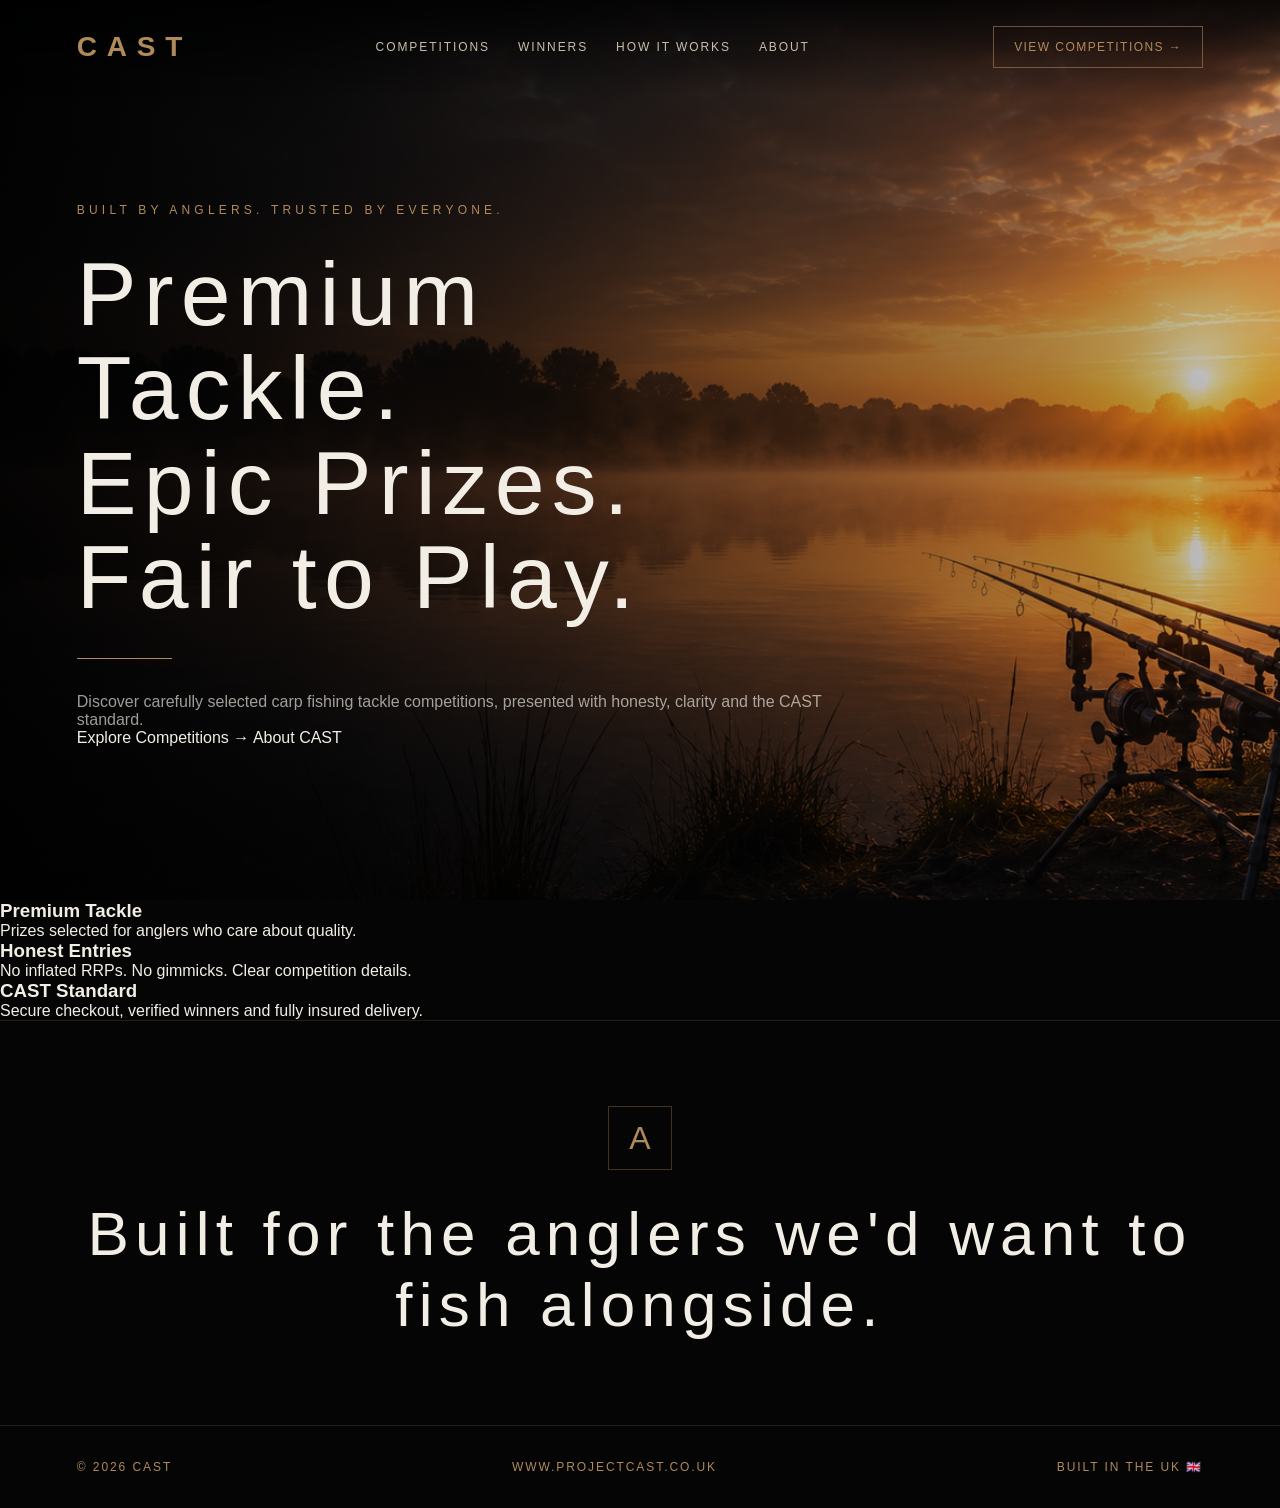
==== commit 53c467c0: "Update homepage for launched product positioning" ====
--- a/index.html
+++ b/index.html
@@ -3,7 +3,7 @@
 <head>
   <meta charset="UTF-8" />
   <meta name="viewport" content="width=device-width, initial-scale=1.0" />
-  <title>CAST | Something Worth Waiting For</title>
+  <title>CAST | Premium Tackle Competitions</title>
   <link rel="stylesheet" href="styles.css" />
 </head>
 
@@ -16,42 +16,55 @@
     <a href="competitions.html">Competitions</a>
     <a href="#">Winners</a>
     <a href="#">How It Works</a>
-   <a href="about.html">About</a> 
+    <a href="About.html">About</a>
   </nav>
 
-  <a href="#join" class="header-btn">Join the List →</a>
+  <a href="competitions.html" class="header-btn">View Competitions →</a>
 </header>
 
-<section class="hero">
+<section class="hero product-hero">
   <div class="hero-content">
     <p class="eyebrow">Built by Anglers. Trusted by Everyone.</p>
 
     <h1>
-      Something<br>
-      Worth Waiting For.
+      Premium Tackle.<br>
+      Epic Prizes.<br>
+      Fair to Play.
     </h1>
 
     <div class="hero-line"></div>
 
-    <div class="countdown">
-      <div><strong id="days">00</strong><span>Days</span></div>
-      <div><strong id="hours">00</strong><span>Hours</span></div>
-      <div><strong id="minutes">00</strong><span>Minutes</span></div>
-      <div><strong id="seconds">00</strong><span>Seconds</span></div>
+    <p class="small-note hero-copy">
+      Discover carefully selected carp fishing tackle competitions, presented with honesty, clarity and the CAST standard.
+    </p>
+
+    <div class="hero-actions">
+      <a href="competitions.html" class="hero-btn">Explore Competitions →</a>
+      <a href="About.html" class="hero-link">About CAST</a>
     </div>
+  </div>
+</section>
 
-    <form id="join" class="join-form">
-      <input type="email" placeholder="Enter your email address" required>
-      <button type="submit">Join the List →</button>
-    </form>
+<section class="feature-strip">
+  <div>
+    <h3>Premium Tackle</h3>
+    <p>Prizes selected for anglers who care about quality.</p>
+  </div>
 
-    <p class="small-note">Be the first to know when we launch.</p>
+  <div>
+    <h3>Honest Entries</h3>
+    <p>No inflated RRPs. No gimmicks. Clear competition details.</p>
+  </div>
+
+  <div>
+    <h3>CAST Standard</h3>
+    <p>Secure checkout, verified winners and fully insured delivery.</p>
   </div>
 </section>
 
 <section class="quiet-panel">
   <div class="cast-mark">A</div>
-  <p>Some things are worth waiting for.</p>
+  <p>Built for the anglers we'd want to fish alongside.</p>
 </section>
 
 <footer>
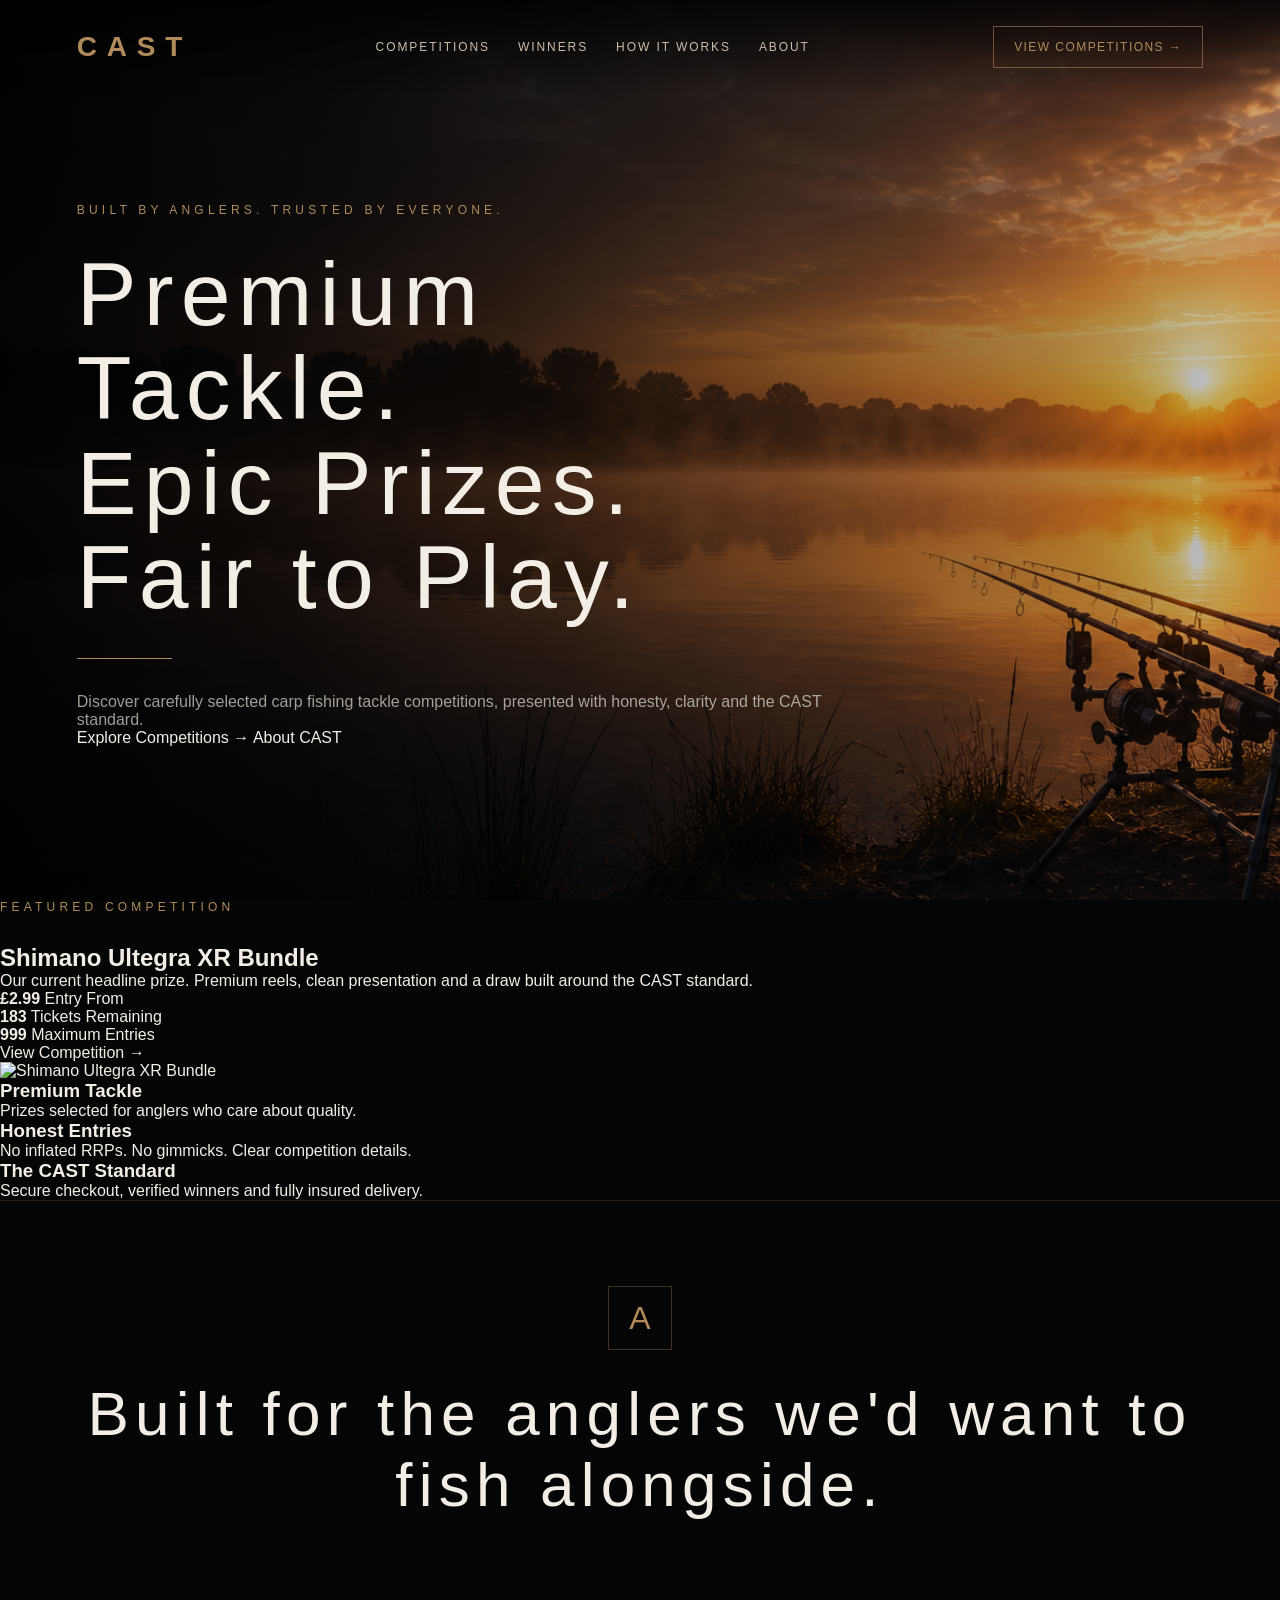
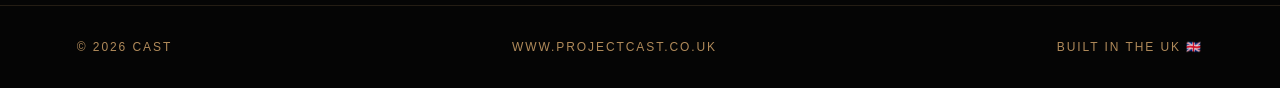
==== commit c9dccf04: "Replace homepage with product-led layout" ====
--- a/index.html
+++ b/index.html
@@ -45,6 +45,41 @@
   </div>
 </section>
 
+<section class="featured-comp">
+  <div class="featured-copy">
+    <p class="eyebrow">Featured Competition</p>
+
+    <h2>Shimano Ultegra XR Bundle</h2>
+
+    <p>
+      Our current headline prize. Premium reels, clean presentation and a draw built around the CAST standard.
+    </p>
+
+    <div class="featured-stats">
+      <div>
+        <strong>£2.99</strong>
+        <span>Entry From</span>
+      </div>
+
+      <div>
+        <strong>183</strong>
+        <span>Tickets Remaining</span>
+      </div>
+
+      <div>
+        <strong>999</strong>
+        <span>Maximum Entries</span>
+      </div>
+    </div>
+
+    <a href="competitions.html" class="hero-btn">View Competition →</a>
+  </div>
+
+  <div class="featured-image">
+    <img src="https://images.unsplash.com/photo-1511884642898-4c92249e20b6?w=1200" alt="Shimano Ultegra XR Bundle">
+  </div>
+</section>
+
 <section class="feature-strip">
   <div>
     <h3>Premium Tackle</h3>
@@ -57,7 +92,7 @@
   </div>
 
   <div>
-    <h3>CAST Standard</h3>
+    <h3>The CAST Standard</h3>
     <p>Secure checkout, verified winners and fully insured delivery.</p>
   </div>
 </section>
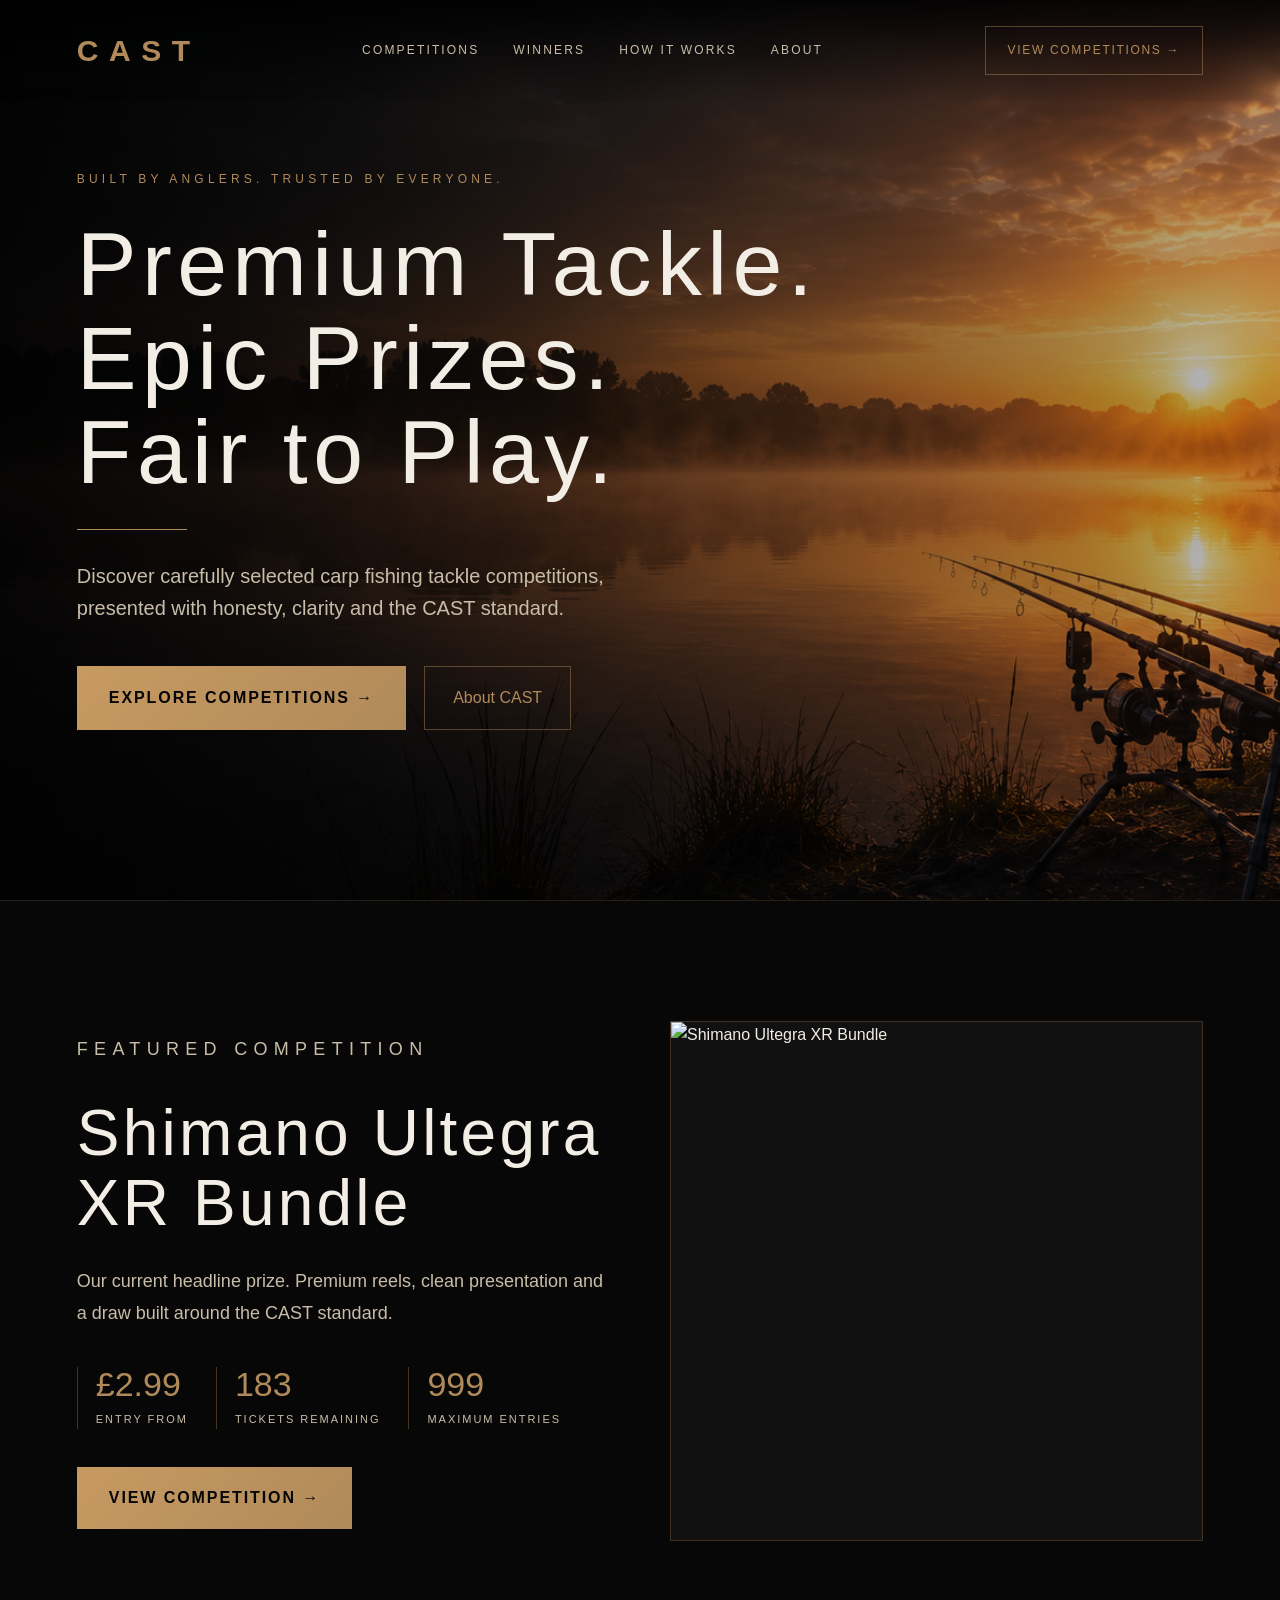
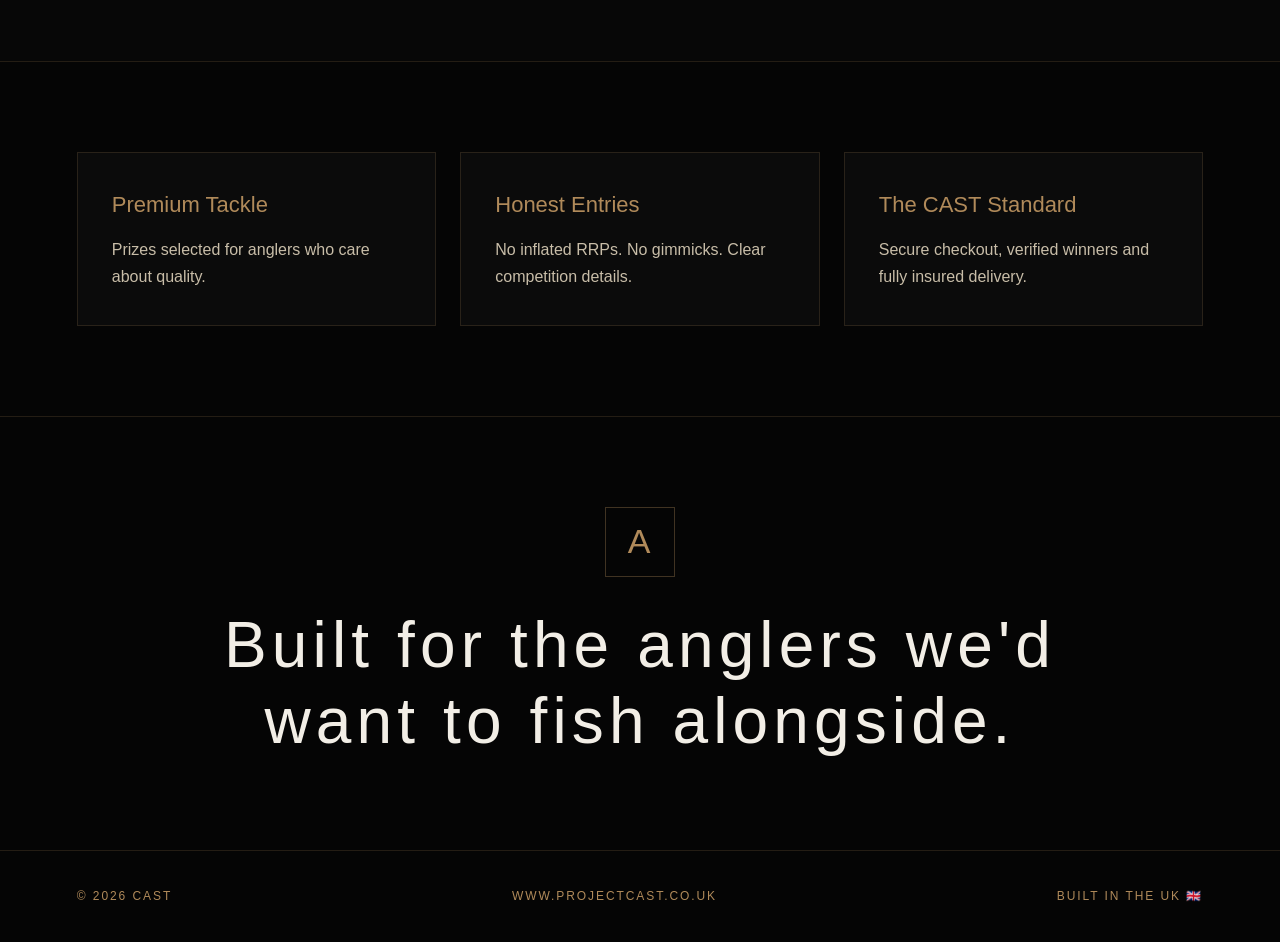
==== commit a2f7b947: "Update index.html" ====
--- a/index.html
+++ b/index.html
@@ -15,7 +15,7 @@
   <nav>
     <a href="competitions.html">Competitions</a>
     <a href="#">Winners</a>
-    <a href="#">How It Works</a>
+    <a href="how-it-works.html">How It Works</a> 
     <a href="About.html">About</a>
   </nav>
 
--- a/styles.css
+++ b/styles.css
@@ -1,159 +1,458 @@
-*{margin:0;padding:0;box-sizing:border-box}
+/* ==========================================
+   CAST v1.0
+   Base Styles
+========================================== */
+
+*{
+margin:0;
+padding:0;
+box-sizing:border-box;
+}
+
+html{
+scroll-behavior:smooth;
+}
 
 body{
-  background:#050505;
-  color:#f2eee6;
-  font-family:Arial,Helvetica,sans-serif;
-  overflow-x:hidden;
-}
-
-a{text-decoration:none;color:inherit}
+background:#050505;
+color:#F2EEE6;
+font-family:Arial,Helvetica,sans-serif;
+overflow-x:hidden;
+line-height:1.6;
+}
+
+img{
+max-width:100%;
+display:block;
+}
+
+a{
+text-decoration:none;
+color:inherit;
+}
+
+:root{
+
+--bg:#050505;
+--panel:#0B0B0B;
+--panel2:#111111;
+
+--bronze:#B08A5A;
+--bronze2:#C79A61;
+
+--text:#F2EEE6;
+--muted:#C8BDA8;
+
+}
+
+/* ==========================
+HEADER
+========================== */
 
 .site-header{
-  position:fixed;
-  top:0;
-  left:0;
-  width:100%;
-  z-index:50;
-  display:flex;
-  align-items:center;
-  justify-content:space-between;
-  padding:26px 6vw;
-  background:linear-gradient(180deg,rgba(0,0,0,.75),transparent);
+
+position:fixed;
+
+top:0;
+
+left:0;
+
+width:100%;
+
+display:flex;
+
+justify-content:space-between;
+
+align-items:center;
+
+padding:26px 6vw;
+
+z-index:999;
+
+background:linear-gradient(
+180deg,
+rgba(0,0,0,.82),
+transparent
+);
+
+backdrop-filter:blur(10px);
+
 }
 
 .logo{
-  color:#b08a5a;
-  font-size:28px;
-  font-weight:700;
-  letter-spacing:.35em;
+
+font-size:30px;
+
+letter-spacing:.35em;
+
+font-weight:700;
+
+color:var(--bronze);
+
+}
+
+.logo span{
+
+position:relative;
+
 }
 
 nav{
-  display:flex;
-  gap:28px;
-  color:#c8bda8;
-  font-size:12px;
-  text-transform:uppercase;
-  letter-spacing:.16em;
+
+display:flex;
+
+gap:34px;
+
+font-size:12px;
+
+text-transform:uppercase;
+
+letter-spacing:.18em;
+
+color:var(--muted);
+
+}
+
+nav a{
+
+transition:.25s;
+
+}
+
+nav a:hover{
+
+color:var(--bronze);
+
 }
 
 .header-btn{
-  border:1px solid rgba(176,138,90,.55);
-  padding:13px 20px;
-  color:#b08a5a;
-  font-size:12px;
-  text-transform:uppercase;
-  letter-spacing:.12em;
-}
+
+padding:14px 22px;
+
+border:1px solid rgba(176,138,90,.45);
+
+color:var(--bronze);
+
+font-size:12px;
+
+text-transform:uppercase;
+
+letter-spacing:.14em;
+
+transition:.25s;
+
+}
+
+.header-btn:hover{
+
+background:rgba(176,138,90,.08);
+
+}
+
+/* ==========================
+HERO
+========================== */
 
 .hero{
-  min-height:100vh;
-  display:flex;
-  align-items:center;
-  padding:130px 6vw 80px;
-  background:
-    linear-gradient(90deg,rgba(0,0,0,.9),rgba(0,0,0,.55),rgba(0,0,0,.2)),
-    url("5E4FFD0F-38D3-4870-AB2B-571593DF09A9.png");
-  background-size:cover;
-  background-position:center;
+
+min-height:100vh;
+
+display:flex;
+
+align-items:center;
+
+padding:130px 6vw;
+
+background:
+linear-gradient(
+90deg,
+rgba(0,0,0,.86),
+rgba(0,0,0,.55),
+rgba(0,0,0,.25)
+),
+url("5E4FFD0F-38D3-4870-AB2B-571593DF09A9.png");
+
+background-size:cover;
+
+background-position:center;
+
 }
 
 .hero-content{
-  max-width:760px;
+
+max-width:760px;
+
 }
 
 .eyebrow{
-  color:#b08a5a;
-  text-transform:uppercase;
-  letter-spacing:.35em;
-  font-size:12px;
-  margin-bottom:30px;
-}
-
-h1{
-  font-size:clamp(48px,7vw,104px);
-  line-height:1.05;
-  font-weight:300;
-  letter-spacing:.08em;
-  margin-bottom:34px;
+
+color:var(--bronze);
+
+text-transform:uppercase;
+
+letter-spacing:.35em;
+
+font-size:12px;
+
+margin-bottom:28px;
+
+}
+
+.hero h1{
+
+font-size:clamp(54px,7vw,100px);
+
+font-weight:300;
+
+line-height:1.05;
+
+letter-spacing:.06em;
+
+margin-bottom:30px;
+
 }
 
 .hero-line{
-  width:95px;
-  height:1px;
-  background:#b08a5a;
-  margin-bottom:34px;
-}
-
-.countdown{
-  display:flex;
-  gap:34px;
-  margin-bottom:38px;
-}
-
-.countdown div{
-  min-width:85px;
-  position:relative;
-}
-
-.countdown div:not(:last-child)::after{
-  content:"";
-  position:absolute;
-  right:-18px;
-  top:8px;
-  width:1px;
-  height:52px;
-  background:rgba(176,138,90,.35);
-}
-
-.countdown strong{
-  display:block;
-  color:#b08a5a;
-  font-size:46px;
-  font-weight:300;
-}
-
-.countdown span{
-  display:block;
-  margin-top:8px;
-  color:#d8d2ca;
-  text-transform:uppercase;
-  letter-spacing:.25em;
-  font-size:10px;
-}
-
-.join-form{
-  display:flex;
-  width:min(620px,100%);
-  border:1px solid rgba(176,138,90,.55);
-  background:rgba(0,0,0,.65);
-}
-
-.join-form input{
-  flex:1;
-  padding:22px 24px;
-  border:0;
-  outline:0;
-  background:transparent;
-  color:white;
-  font-size:16px;
-}
-
-.join-form button{
-  width:190px;
-  border:0;
-  background:linear-gradient(135deg,#b08a5a,#7c5e3f);
-  color:#050505;
-  font-weight:800;
-  text-transform:uppercase;
-  letter-spacing:.1em;
-}
-
-.small-note{
-  margin-top:18px;
-  color:rgba(242,238,230,.65);
-}
+
+width:110px;
+
+height:1px;
+
+background:var(--bronze);
+
+margin-bottom:30px;
+
+}
+
+.hero-copy{
+
+font-size:20px;
+
+color:var(--muted);
+
+max-width:620px;
+
+margin-bottom:42px;
+
+}
+
+.hero-actions{
+
+display:flex;
+
+gap:18px;
+
+flex-wrap:wrap;
+
+}
+
+.hero-btn{
+
+display:inline-flex;
+
+align-items:center;
+
+justify-content:center;
+
+padding:18px 32px;
+
+background:linear-gradient(
+135deg,
+var(--bronze2),
+var(--bronze)
+);
+
+color:#050505;
+
+font-weight:700;
+
+text-transform:uppercase;
+
+letter-spacing:.12em;
+
+}
+
+.hero-link{
+
+display:flex;
+
+align-items:center;
+
+padding:18px 28px;
+
+border:1px solid rgba(176,138,90,.45);
+
+color:var(--bronze);
+
+}
+/* ==========================
+FEATURED COMPETITION
+========================== */
+
+.featured-comp{
+
+display:grid;
+
+grid-template-columns:1fr 1fr;
+
+gap:60px;
+
+align-items:center;
+
+padding:120px 6vw;
+
+background:#070707;
+
+border-top:1px solid rgba(176,138,90,.18);
+
+}
+
+.featured-copy h2{
+
+font-size:clamp(42px,5vw,78px);
+
+font-weight:300;
+
+line-height:1.1;
+
+letter-spacing:.05em;
+
+margin-bottom:26px;
+
+}
+
+.featured-copy p{
+
+max-width:580px;
+
+color:var(--muted);
+
+font-size:18px;
+
+line-height:1.8;
+
+margin-bottom:32px;
+
+}
+
+.featured-stats{
+
+display:flex;
+
+gap:28px;
+
+flex-wrap:wrap;
+
+margin:38px 0;
+
+}
+
+.featured-stats div{
+
+padding-left:18px;
+
+border-left:1px solid rgba(176,138,90,.35);
+
+}
+
+.featured-stats strong{
+
+display:block;
+
+color:var(--bronze);
+
+font-size:34px;
+
+font-weight:300;
+
+line-height:1;
+
+}
+
+.featured-stats span{
+
+display:block;
+
+margin-top:10px;
+
+color:var(--muted);
+
+font-size:11px;
+
+text-transform:uppercase;
+
+letter-spacing:.18em;
+
+}
+
+.featured-image img{
+
+width:100%;
+
+height:520px;
+
+object-fit:cover;
+
+border:1px solid rgba(176,138,90,.28);
+
+background:#111;
+
+}
+
+/* ==========================
+FEATURE STRIP
+========================== */
+
+.feature-strip{
+
+display:grid;
+
+grid-template-columns:repeat(3,1fr);
+
+gap:24px;
+
+padding:90px 6vw;
+
+background:#050505;
+
+border-top:1px solid rgba(176,138,90,.18);
+
+}
+
+.feature-strip div{
+
+padding:34px;
+
+background:#0B0B0B;
+
+border:1px solid rgba(176,138,90,.18);
+
+}
+
+.feature-strip h3{
+
+color:var(--bronze);
+
+font-size:22px;
+
+font-weight:400;
+
+margin-bottom:14px;
+
+}
+
+.feature-strip p{
+
+color:var(--muted);
+
+font-size:16px;
+
+line-height:1.7;
+
+}
+/* ==========================
+QUIET PANEL
+========================== */
 
 .quiet-panel{
   min-height:45vh;
@@ -163,41 +462,79 @@
   align-items:center;
   justify-content:center;
   text-align:center;
-  padding:80px 6vw;
+  padding:90px 6vw;
   border-top:1px solid rgba(176,138,90,.18);
 }
 
 .cast-mark{
-  color:#b08a5a;
-  border:1px solid rgba(176,138,90,.35);
-  width:64px;
-  height:64px;
+  width:70px;
+  height:70px;
   display:flex;
   align-items:center;
   justify-content:center;
-  margin-bottom:28px;
-  font-size:32px;
+  color:var(--bronze);
+  border:1px solid rgba(176,138,90,.35);
+  margin-bottom:30px;
+  font-size:34px;
+  letter-spacing:.05em;
 }
 
 .quiet-panel p{
-  font-size:clamp(28px,5vw,62px);
-  letter-spacing:.1em;
-}
+  max-width:950px;
+  font-size:clamp(30px,5vw,64px);
+  font-weight:300;
+  line-height:1.2;
+  letter-spacing:.08em;
+}
+
+/* ==========================
+FOOTER
+========================== */
 
 footer{
-  padding:34px 6vw;
+  padding:36px 6vw;
   display:flex;
   justify-content:space-between;
   gap:20px;
   border-top:1px solid rgba(176,138,90,.18);
-  color:#b08a5a;
+  color:var(--bronze);
   text-transform:uppercase;
   letter-spacing:.16em;
   font-size:12px;
 }
 
-@media(max-width:850px){
-  nav{display:none}
+/* ==========================
+GENERAL PAGES
+========================== */
+
+.page,
+.about{
+  max-width:1300px;
+  margin:150px auto 100px;
+  padding:0 6vw;
+}
+
+.page h1,
+.about h1{
+  font-size:clamp(48px,6vw,82px);
+  font-weight:300;
+  line-height:1.1;
+  margin-bottom:20px;
+}
+
+.page > p,
+.about > p{
+  max-width:760px;
+  color:var(--muted);
+  font-size:19px;
+  line-height:1.8;
+  margin-bottom:50px;
+}
+/* ==========================
+MOBILE
+========================== */
+
+@media(max-width:900px){
 
   .site-header{
     padding:22px 24px;
@@ -205,6 +542,10 @@
 
   .logo{
     font-size:22px;
+  }
+
+  nav{
+    display:none;
   }
 
   .header-btn{
@@ -213,43 +554,44 @@
   }
 
   .hero{
-    padding:120px 24px 80px;
+    padding:120px 24px 90px;
     background-position:62% center;
   }
 
   .eyebrow{
-    letter-spacing:.22em;
+    letter-spacing:.2em;
     line-height:1.8;
   }
 
-  h1{
+  .hero h1{
     font-size:46px;
-    letter-spacing:.04em;
-  }
-
-  .countdown{
-    flex-wrap:wrap;
-    gap:18px;
-  }
-
-  .countdown div:not(:last-child)::after{
-    display:none;
-  }
-
-  .countdown strong{
-    font-size:36px;
-  }
-
-  .join-form{
-    flex-direction:column;
-  }
-
-  .join-form button{
-    width:100%;
-    padding:18px;
+    letter-spacing:.03em;
+  }
+
+  .hero-copy{
+    font-size:17px;
+  }
+
+  .featured-comp{
+    grid-template-columns:1fr;
+    padding:80px 24px;
+  }
+
+  .featured-image img{
+    height:360px;
+  }
+
+  .feature-strip{
+    grid-template-columns:1fr;
+    padding:70px 24px;
+  }
+
+  .quiet-panel{
+    padding:75px 24px;
   }
 
   footer{
     flex-direction:column;
-  }
-}
+    gap:14px;
+  }
+}
